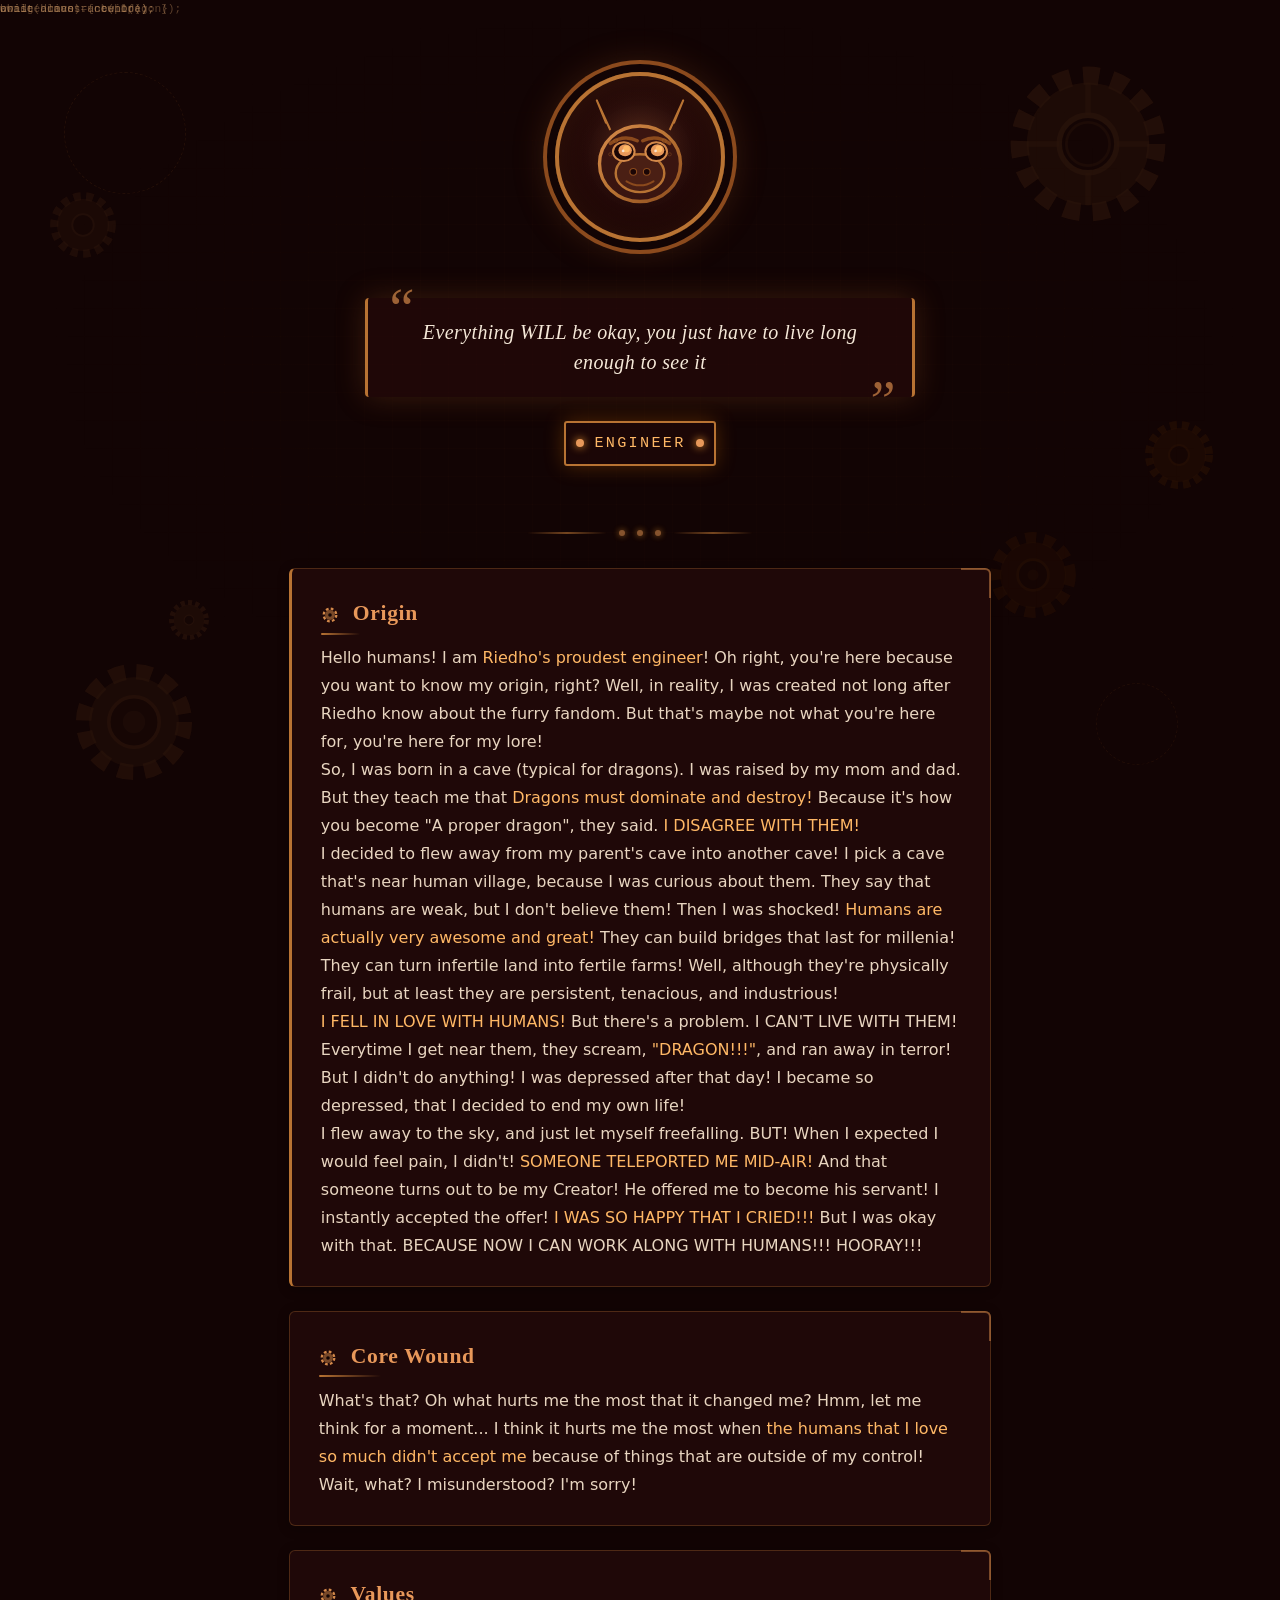
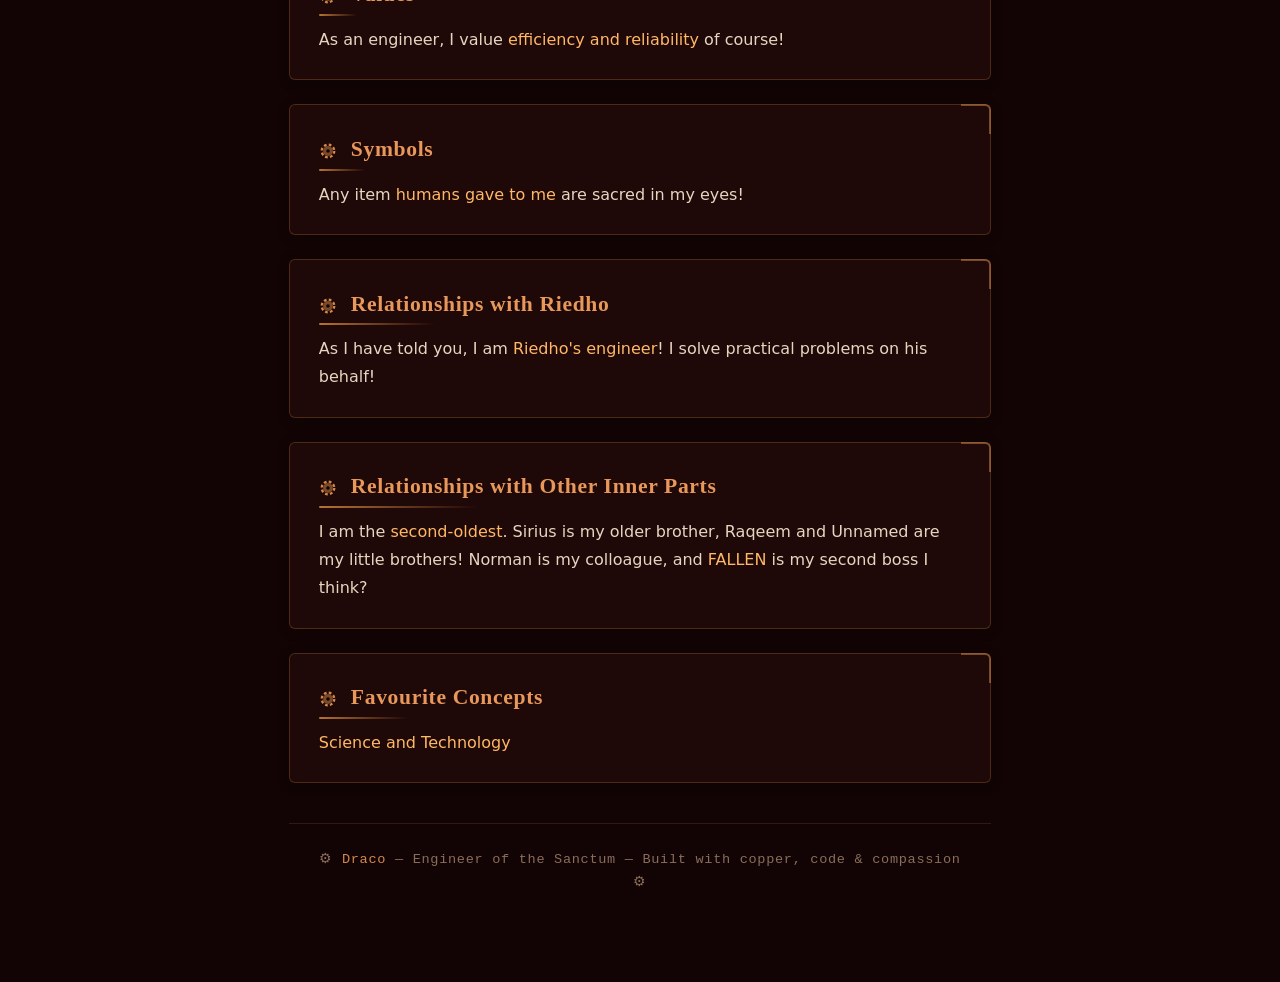
==== draco.html @ 6f685637 "Add files via upload" ====
<!DOCTYPE html>
<html lang="en">
<head>
    <meta charset="UTF-8">
    <meta name="viewport" content="width=device-width, initial-scale=1.0">
    <title>Draco — Engineer</title>
    <style>
        :root {
            --bg-deep: #120404;
            --bg-primary: #1a0505;
            --bg-secondary: #2d0a0a;
            --bg-card: #1f0808;
            --copper: #b87333;
            --copper-light: #d4894a;
            --copper-bright: #e8985a;
            --copper-dark: #8b4a1d;
            --copper-deep: #5c2d0e;
            --amber: #e07800;
            --amber-glow: #ffa333;
            --amber-soft: #ffb866;
            --text: #e8d5c0;
            --text-bright: #f5e8d8;
            --text-muted: #b8957a;
            --text-dim: #8a6d5a;
            --accent: #c47a3d;
            --accent-glow: rgba(228, 137, 74, 0.5);
            --card-border: rgba(184, 115, 51, 0.3);
            --card-border-hover: rgba(184, 115, 51, 0.6);
            --shadow-copper: 0 0 30px rgba(180, 100, 40, 0.25);
            --shadow-amber: 0 0 20px rgba(224, 120, 0, 0.3);
            --font-heading: 'Georgia', 'Times New Roman', serif;
            --font-body: 'Segoe UI', 'Inter', system-ui, -apple-system, sans-serif;
            --font-mono: 'SF Mono', 'Cascadia Code', 'Consolas', 'Monaco', monospace;
        }

        * {
            margin: 0;
            padding: 0;
            box-sizing: border-box;
        }

        html {
            scroll-behavior: smooth;
            font-size: 16px;
        }

        body {
            background: var(--bg-deep);
            color: var(--text);
            font-family: var(--font-body);
            line-height: 1.7;
            min-height: 100vh;
            position: relative;
            overflow-x: hidden;
            -webkit-font-smoothing: antialiased;
            -moz-osx-font-smoothing: grayscale;
        }

        /* ── Schematic Grid Overlay ── */
        .schematic-grid {
            position: fixed;
            inset: 0;
            pointer-events: none;
            z-index: 0;
            opacity: 0.5;
            background-image:
                linear-gradient(rgba(184, 115, 51, 0.04) 1px, transparent 1px),
                linear-gradient(90deg, rgba(184, 115, 51, 0.04) 1px, transparent 1px);
            background-size: 28px 28px;
            mask-image: radial-gradient(ellipse 70% 60% at 50% 40%, black 30%, transparent 70%);
            -webkit-mask-image: radial-gradient(ellipse 70% 60% at 50% 40%, black 30%, transparent 70%);
        }

        /* ── Schematic Accent Lines ── */
        .schematic-accents {
            position: fixed;
            inset: 0;
            pointer-events: none;
            z-index: 0;
            opacity: 0.35;
        }
        .schematic-accents::before {
            content: '';
            position: absolute;
            top: 8%;
            left: 5%;
            width: 120px;
            height: 120px;
            border: 1px solid rgba(184, 115, 51, 0.3);
            border-radius: 50%;
            border-style: dashed;
            border-width: 1px;
        }
        .schematic-accents::after {
            content: '';
            position: absolute;
            bottom: 15%;
            right: 8%;
            width: 80px;
            height: 80px;
            border: 1px solid rgba(184, 115, 51, 0.25);
            border-radius: 50%;
            border-style: dashed;
            border-width: 1px;
        }

        /* ── Code Fragments Canvas ── */
        #codeCanvas {
            position: fixed;
            inset: 0;
            z-index: 0;
            pointer-events: none;
            opacity: 0.55;
        }

        /* ── Gears Container ── */
        .gears-layer {
            position: fixed;
            inset: 0;
            pointer-events: none;
            z-index: 1;
            overflow: hidden;
        }
        .gear {
            position: absolute;
            opacity: 0.14;
            transition: opacity 0.8s ease;
        }
        .gear svg {
            width: 100%;
            height: 100%;
            display: block;
            color: var(--copper);
        }
        .gear.clockwise {
            animation: rotateCW 35s linear infinite;
        }
        .gear.counterclockwise {
            animation: rotateCCW 28s linear infinite;
        }
        .gear.slow {
            animation-duration: 55s;
        }
        .gear.medium {
            animation-duration: 22s;
        }
        .gear.fast {
            animation-duration: 14s;
        }
        .gear.amber-tint svg {
            color: var(--amber);
            opacity: 0.7;
        }
        .gear-1 {
            top: 6%;
            right: 8%;
            width: 180px;
            height: 180px;
        }
        .gear-2 {
            bottom: 12%;
            left: 5%;
            width: 140px;
            height: 140px;
        }
        .gear-3 {
            top: 45%;
            right: 4%;
            width: 100px;
            height: 100px;
        }
        .gear-4 {
            top: 20%;
            left: 3%;
            width: 90px;
            height: 90px;
        }
        .gear-5 {
            bottom: 30%;
            right: 15%;
            width: 110px;
            height: 110px;
        }
        .gear-6 {
            top: 65%;
            left: 12%;
            width: 70px;
            height: 70px;
        }

        @keyframes rotateCW {
            from {
                transform: rotate(0deg);
            }
            to {
                transform: rotate(360deg);
            }
        }
        @keyframes rotateCCW {
            from {
                transform: rotate(360deg);
            }
            to {
                transform: rotate(0deg);
            }
        }

        /* ── Main Content ── */
        .main-wrapper {
            position: relative;
            z-index: 10;
            max-width: 750px;
            margin: 0 auto;
            padding: 2rem 1.5rem 4rem;
        }

        /* ── Header ── */
        .header-section {
            text-align: center;
            padding: 2.5rem 1rem 2rem;
            position: relative;
        }

        /* ── Portrait Frame ── */
        .portrait-frame {
            display: inline-block;
            width: 170px;
            height: 170px;
            border-radius: 50%;
            position: relative;
            background: radial-gradient(circle at 50% 45%, #3a1510 0%, #1a0505 70%);
            border: 4px solid var(--copper);
            box-shadow:
                0 0 0 8px var(--bg-deep),
                0 0 0 12px var(--copper-dark),
                0 0 40px rgba(180, 100, 40, 0.4),
                inset 0 0 30px rgba(180, 100, 40, 0.15);
            margin-bottom: 1.8rem;
            overflow: hidden;
            animation: portraitGlow 4s ease-in-out infinite;
        }
        .portrait-frame svg {
            width: 100%;
            height: 100%;
            display: block;
            position: relative;
            z-index: 2;
        }
        /* Gear teeth around portrait */
        .portrait-frame::before {
            content: '';
            position: absolute;
            inset: -16px;
            border-radius: 50%;
            border: 6px dashed var(--copper-dark);
            opacity: 0.5;
            animation: rotateCW 40s linear infinite;
            z-index: 0;
            pointer-events: none;
        }
        .portrait-frame::after {
            content: '';
            position: absolute;
            inset: -24px;
            border-radius: 50%;
            border: 3px dotted var(--copper);
            opacity: 0.3;
            animation: rotateCCW 50s linear infinite;
            z-index: 0;
            pointer-events: none;
        }

        @keyframes portraitGlow {
            0%,
            100% {
                box-shadow: 0 0 0 8px var(--bg-deep), 0 0 0 12px var(--copper-dark), 0 0 40px rgba(180, 100, 40, 0.4), inset 0 0 30px rgba(180, 100, 40, 0.15);
            }
            50% {
                box-shadow: 0 0 0 8px var(--bg-deep), 0 0 0 12px var(--copper-dark), 0 0 55px rgba(220, 140, 60, 0.55), inset 0 0 40px rgba(200, 120, 50, 0.25);
            }
        }

        /* ── Quote ── */
        .quote-block {
            margin: 1.2rem auto 1.5rem;
            padding: 1.2rem 2rem;
            position: relative;
            font-family: var(--font-heading);
            font-style: italic;
            font-size: 1.25rem;
            color: var(--text-bright);
            line-height: 1.5;
            letter-spacing: 0.02em;
            max-width: 550px;
            background: rgba(45, 10, 10, 0.5);
            border-left: 3px solid var(--copper);
            border-right: 3px solid var(--copper);
            border-radius: 4px;
            box-shadow: var(--shadow-copper);
        }
        .quote-block::before {
            content: '\201C';
            position: absolute;
            top: -18px;
            left: 16px;
            font-size: 3.5rem;
            color: var(--copper-light);
            font-family: var(--font-heading);
            line-height: 1;
            opacity: 0.7;
        }
        .quote-block::after {
            content: '\201D';
            position: absolute;
            bottom: -32px;
            right: 16px;
            font-size: 3.5rem;
            color: var(--copper-light);
            font-family: var(--font-heading);
            line-height: 1;
            opacity: 0.7;
        }
        .quote-block p {
            margin: 0;
        }

        /* ── Title Badge ── */
        .title-badge {
            display: inline-block;
            font-family: var(--font-mono);
            font-size: 0.95rem;
            letter-spacing: 0.15em;
            text-transform: uppercase;
            color: var(--amber-soft);
            background: rgba(30, 8, 8, 0.8);
            border: 2px solid var(--copper);
            padding: 0.5rem 1.8rem;
            border-radius: 3px;
            position: relative;
            box-shadow: var(--shadow-amber);
            animation: badgePulse 3s ease-in-out infinite;
        }
        .title-badge::before,
        .title-badge::after {
            content: '';
            position: absolute;
            top: 50%;
            width: 8px;
            height: 8px;
            background: var(--copper-bright);
            border-radius: 50%;
            transform: translateY(-50%);
            box-shadow: 0 0 8px var(--amber-glow);
        }
        .title-badge::before {
            left: 10px;
        }
        .title-badge::after {
            right: 10px;
        }

        @keyframes badgePulse {
            0%,
            100% {
                box-shadow: 0 0 20px rgba(224, 120, 0, 0.3);
            }
            50% {
                box-shadow: 0 0 35px rgba(255, 163, 51, 0.5);
            }
        }

        /* ── Decorated Divider ── */
        .divider {
            display: flex;
            align-items: center;
            justify-content: center;
            gap: 12px;
            margin: 2rem 0;
            opacity: 0.6;
        }
        .divider .line {
            height: 2px;
            flex: 1;
            max-width: 80px;
            background: linear-gradient(90deg, transparent, var(--copper), transparent);
        }
        .divider .dot {
            width: 6px;
            height: 6px;
            background: var(--copper-light);
            border-radius: 50%;
            box-shadow: 0 0 6px var(--amber-glow);
            animation: dotBlink 2s ease-in-out infinite;
        }
        .divider .dot:nth-child(2) {
            animation-delay: 0.3s;
        }
        .divider .dot:nth-child(3) {
            animation-delay: 0.6s;
        }

        @keyframes dotBlink {
            0%,
            100% {
                opacity: 1;
                box-shadow: 0 0 6px var(--amber-glow);
            }
            50% {
                opacity: 0.35;
                box-shadow: 0 0 2px var(--amber-glow);
            }
        }

        /* ── Section Cards ── */
        .section-card {
            background: var(--bg-card);
            border: 1px solid var(--card-border);
            border-radius: 6px;
            padding: 1.6rem 1.8rem;
            margin-bottom: 1.5rem;
            position: relative;
            transition: all 0.35s ease;
            box-shadow: 0 2px 12px rgba(0, 0, 0, 0.3);
        }
        .section-card:hover {
            border-color: var(--card-border-hover);
            box-shadow: 0 4px 24px rgba(180, 100, 40, 0.2), 0 2px 12px rgba(0, 0, 0, 0.3);
            transform: translateY(-1px);
        }
        .section-card h2 {
            font-family: var(--font-heading);
            font-size: 1.35rem;
            color: var(--copper-bright);
            margin-bottom: 0.8rem;
            letter-spacing: 0.03em;
            position: relative;
            display: inline-block;
        }
        .section-card h2::after {
            content: '';
            position: absolute;
            bottom: -3px;
            left: 0;
            width: 40%;
            height: 2px;
            background: linear-gradient(90deg, var(--copper), transparent);
            border-radius: 1px;
        }
        .section-card p {
            color: var(--text);
            font-size: 1rem;
            line-height: 1.75;
        }
        .section-card .highlight {
            color: var(--amber-soft);
            font-weight: 500;
        }

        /* Accent corner for cards */
        .section-card::before {
            content: '';
            position: absolute;
            top: -1px;
            right: -1px;
            width: 28px;
            height: 28px;
            border-top: 2px solid var(--copper-light);
            border-right: 2px solid var(--copper-light);
            border-radius: 0 6px 0 4px;
            opacity: 0.5;
            pointer-events: none;
        }

        /* ── Origin special styling ── */
        .section-card.origin-card {
            border-left: 3px solid var(--copper);
        }

        /* ── Small gear icon next to headings ── */
        .heading-gear {
            display: inline-block;
            width: 18px;
            height: 18px;
            margin-right: 8px;
            vertical-align: middle;
            animation: rotateCW 12s linear infinite;
            color: var(--copper-light);
        }
        .heading-gear svg {
            width: 100%;
            height: 100%;
            display: block;
        }

        /* ── Footer ── */
        .footer-note {
            text-align: center;
            margin-top: 2.5rem;
            padding: 1.5rem;
            color: var(--text-dim);
            font-size: 0.85rem;
            font-family: var(--font-mono);
            letter-spacing: 0.05em;
            border-top: 1px solid rgba(184, 115, 51, 0.2);
        }
        .footer-note span {
            color: var(--copper-light);
        }

        /* ── Code fragment accent lines ── */
        .code-accent {
            position: absolute;
            font-family: var(--font-mono);
            font-size: 0.7rem;
            color: rgba(200, 150, 100, 0.4);
            pointer-events: none;
            white-space: nowrap;
            user-select: none;
            z-index: 0;
            animation: floatCode 8s ease-in-out infinite;
        }
        .code-accent:nth-child(1) {
            top: 8%;
            right: 12%;
            animation-delay: 0s;
        }
        .code-accent:nth-child(2) {
            top: 55%;
            left: 6%;
            animation-delay: 2.5s;
        }
        .code-accent:nth-child(3) {
            top: 75%;
            right: 20%;
            animation-delay: 5s;
        }
        .code-accent:nth-child(4) {
            top: 30%;
            left: 10%;
            animation-delay: 1.5s;
        }

        @keyframes floatCode {
            0%,
            100% {
                opacity: 0.25;
                transform: translateY(0);
            }
            50% {
                opacity: 0.55;
                transform: translateY(-8px);
            }
        }

        /* ── Responsive ── */
        @media (max-width: 768px) {
            .main-wrapper {
                padding: 1rem 1rem 3rem;
                max-width: 100%;
            }
            .portrait-frame {
                width: 130px;
                height: 130px;
                border-width: 3px;
                box-shadow: 0 0 0 5px var(--bg-deep), 0 0 0 8px var(--copper-dark), 0 0 25px rgba(180, 100, 40, 0.35), inset 0 0 20px rgba(180, 100, 40, 0.12);
            }
            .portrait-frame::before {
                inset: -12px;
                border-width: 4px;
            }
            .portrait-frame::after {
                inset: -18px;
                border-width: 2px;
            }
            .quote-block {
                font-size: 1.05rem;
                padding: 1rem 1.2rem;
                margin: 1rem 0.5rem;
            }
            .quote-block::before {
                font-size: 2.5rem;
                top: -12px;
                left: 8px;
            }
            .quote-block::after {
                font-size: 2.5rem;
                bottom: -24px;
                right: 8px;
            }
            .section-card {
                padding: 1.2rem 1rem;
                margin-bottom: 1rem;
            }
            .section-card h2 {
                font-size: 1.15rem;
            }
            .gear-1 {
                width: 100px;
                height: 100px;
                top: 4%;
                right: 2%;
            }
            .gear-2 {
                width: 80px;
                height: 80px;
                bottom: 8%;
                left: 1%;
            }
            .gear-3 {
                width: 55px;
                height: 55px;
                right: 1%;
            }
            .gear-4 {
                width: 50px;
                height: 50px;
                left: 1%;
            }
            .gear-5 {
                width: 60px;
                height: 60px;
                right: 8%;
            }
            .gear-6 {
                width: 40px;
                height: 40px;
                left: 6%;
            }
            .title-badge {
                font-size: 0.8rem;
                padding: 0.4rem 1.2rem;
            }
            .code-accent {
                font-size: 0.6rem;
            }
        }

        @media (max-width: 480px) {
            .portrait-frame {
                width: 100px;
                height: 100px;
                border-width: 2px;
            }
            .portrait-frame::before {
                inset: -8px;
                border-width: 3px;
            }
            .portrait-frame::after {
                inset: -13px;
                border-width: 1.5px;
            }
            .quote-block {
                font-size: 0.9rem;
                padding: 0.8rem 1rem;
                border-left-width: 2px;
                border-right-width: 2px;
            }
            .section-card {
                padding: 1rem 0.8rem;
            }
            .gears-layer .gear {
                opacity: 0.07;
            }
            .gear-1 {
                width: 60px;
                height: 60px;
            }
            .gear-2 {
                width: 50px;
                height: 50px;
            }
            .gear-3,
            .gear-4,
            .gear-5,
            .gear-6 {
                width: 35px;
                height: 35px;
            }
        }
    </style>
</head>
<body>

    <!-- Schematic Grid -->
    <div class="schematic-grid" aria-hidden="true"></div>
    <div class="schematic-accents" aria-hidden="true"></div>

    <!-- Floating Code Fragments Canvas -->
    <canvas id="codeCanvas" aria-hidden="true"></canvas>

    <!-- Decorative Gears -->
    <div class="gears-layer" aria-hidden="true">
        <div class="gear gear-1 clockwise slow">
            <svg viewBox="0 0 100 100" xmlns="http://www.w3.org/2000/svg">
                <circle cx="50" cy="50" r="38" stroke="currentColor" stroke-width="10" stroke-dasharray="9 7" fill="none" opacity="0.7"/>
                <circle cx="50" cy="50" r="34" fill="currentColor" opacity="0.5"/>
                <circle cx="50" cy="50" r="16" fill="var(--bg-deep)" stroke="currentColor" stroke-width="3" opacity="0.7"/>
                <circle cx="50" cy="50" r="12" fill="none" stroke="currentColor" stroke-width="1.5" opacity="0.4"/>
                <line x1="50" y1="16" x2="50" y2="34" stroke="currentColor" stroke-width="3" opacity="0.5"/>
                <line x1="50" y1="66" x2="50" y2="84" stroke="currentColor" stroke-width="3" opacity="0.5"/>
                <line x1="16" y1="50" x2="34" y2="50" stroke="currentColor" stroke-width="3" opacity="0.5"/>
                <line x1="66" y1="50" x2="84" y2="50" stroke="currentColor" stroke-width="3" opacity="0.5"/>
            </svg>
        </div>
        <div class="gear gear-2 counterclockwise medium">
            <svg viewBox="0 0 100 100" xmlns="http://www.w3.org/2000/svg">
                <circle cx="50" cy="50" r="36" stroke="currentColor" stroke-width="11" stroke-dasharray="11 8" fill="none" opacity="0.65"/>
                <circle cx="50" cy="50" r="32" fill="currentColor" opacity="0.45"/>
                <circle cx="50" cy="50" r="18" fill="var(--bg-deep)" stroke="currentColor" stroke-width="2.5" opacity="0.6"/>
                <circle cx="50" cy="50" r="8" fill="currentColor" opacity="0.35"/>
            </svg>
        </div>
        <div class="gear gear-3 clockwise fast amber-tint">
            <svg viewBox="0 0 100 100" xmlns="http://www.w3.org/2000/svg">
                <circle cx="50" cy="50" r="30" stroke="currentColor" stroke-width="8" stroke-dasharray="7 5" fill="none" opacity="0.7"/>
                <circle cx="50" cy="50" r="27" fill="currentColor" opacity="0.5"/>
                <circle cx="50" cy="50" r="10" fill="var(--bg-deep)" stroke="currentColor" stroke-width="2" opacity="0.6"/>
            </svg>
        </div>
        <div class="gear gear-4 counterclockwise medium">
            <svg viewBox="0 0 100 100" xmlns="http://www.w3.org/2000/svg">
                <circle cx="50" cy="50" r="32" stroke="currentColor" stroke-width="9" stroke-dasharray="8 6" fill="none" opacity="0.6"/>
                <circle cx="50" cy="50" r="29" fill="currentColor" opacity="0.4"/>
                <circle cx="50" cy="50" r="12" fill="var(--bg-deep)" stroke="currentColor" stroke-width="2" opacity="0.5"/>
            </svg>
        </div>
        <div class="gear gear-5 clockwise slow amber-tint">
            <svg viewBox="0 0 100 100" xmlns="http://www.w3.org/2000/svg">
                <circle cx="50" cy="50" r="34" stroke="currentColor" stroke-width="10" stroke-dasharray="10 7" fill="none" opacity="0.55"/>
                <circle cx="50" cy="50" r="30" fill="currentColor" opacity="0.4"/>
                <circle cx="50" cy="50" r="14" fill="var(--bg-deep)" stroke="currentColor" stroke-width="2.5" opacity="0.55"/>
                <circle cx="50" cy="50" r="5" fill="currentColor" opacity="0.3"/>
            </svg>
        </div>
        <div class="gear gear-6 counterclockwise fast">
            <svg viewBox="0 0 100 100" xmlns="http://www.w3.org/2000/svg">
                <circle cx="50" cy="50" r="25" stroke="currentColor" stroke-width="7" stroke-dasharray="6 4.5" fill="none" opacity="0.7"/>
                <circle cx="50" cy="50" r="22" fill="currentColor" opacity="0.5"/>
                <circle cx="50" cy="50" r="7" fill="var(--bg-deep)" stroke="currentColor" stroke-width="1.5" opacity="0.6"/>
            </svg>
        </div>
    </div>

    <!-- Floating Code Accents (CSS) -->
    <span class="code-accent" aria-hidden="true">const draco = new Dragon();</span>
    <span class="code-accent" aria-hidden="true">while(alive) { build(); }</span>
    <span class="code-accent" aria-hidden="true">await humans.accept();</span>
    <span class="code-accent" aria-hidden="true">bridge.construct(hope);</span>

    <!-- ─── Main Content ─── -->
    <div class="main-wrapper">

        <!-- Header Section -->
        <header class="header-section">
            <!-- Portrait -->
            <div class="portrait-frame" title="Draco's Portrait">
                <svg viewBox="0 0 120 120" xmlns="http://www.w3.org/2000/svg">
                    <!-- Background glow -->
                    <defs>
                        <radialGradient id="faceGlow" cx="50%" cy="45%" r="50%">
                            <stop offset="0%" stop-color="#d4894a" stop-opacity="0.3"/>
                            <stop offset="100%" stop-color="#1a0505" stop-opacity="0"/>
                        </radialGradient>
                        <linearGradient id="copperGrad" x1="0%" y1="0%" x2="100%" y2="100%">
                            <stop offset="0%" stop-color="#d4894a"/>
                            <stop offset="50%" stop-color="#b87333"/>
                            <stop offset="100%" stop-color="#8b4a1d"/>
                        </linearGradient>
                        <linearGradient id="hornGrad" x1="0%" y1="100%" x2="0%" y2="0%">
                            <stop offset="0%" stop-color="#8b4a1d"/>
                            <stop offset="100%" stop-color="#e8985a"/>
                        </linearGradient>
                    </defs>
                    <circle cx="60" cy="58" r="48" fill="url(#faceGlow)"/>
                    <!-- Head shape -->
                    <ellipse cx="60" cy="65" rx="30" ry="28" fill="#3a1510" stroke="url(#copperGrad)" stroke-width="2.5"/>
                    <!-- Snout -->
                    <ellipse cx="60" cy="72" rx="18" ry="14" fill="#4a1f14" stroke="#b87333" stroke-width="1.8"/>
                    <!-- Nostrils -->
                    <circle cx="55" cy="71" r="2.5" fill="#1a0505" stroke="#8b4a1d" stroke-width="0.8"/>
                    <circle cx="65" cy="71" r="2.5" fill="#1a0505" stroke="#8b4a1d" stroke-width="0.8"/>
                    <!-- Eyes -->
                    <ellipse cx="48" cy="56" rx="8" ry="7" fill="#1a0505" stroke="#d4894a" stroke-width="1.5"/>
                    <ellipse cx="72" cy="56" rx="8" ry="7" fill="#1a0505" stroke="#d4894a" stroke-width="1.5"/>
                    <ellipse cx="49" cy="55" rx="5" ry="4.5" fill="#e8985a"/>
                    <ellipse cx="73" cy="55" rx="5" ry="4.5" fill="#e8985a"/>
                    <circle cx="50" cy="54" r="2.5" fill="#ffb866"/>
                    <circle cx="74" cy="54" r="2.5" fill="#ffb866"/>
                    <circle cx="47.5" cy="55.5" r="1" fill="#fff" opacity="0.7"/>
                    <circle cx="71.5" cy="55.5" r="1" fill="#fff" opacity="0.7"/>
                    <!-- Brow ridges -->
                    <path d="M38 50 Q48 43 58 48" fill="none" stroke="#8b4a1d" stroke-width="2.5" stroke-linecap="round"/>
                    <path d="M62 48 Q72 43 82 50" fill="none" stroke="#8b4a1d" stroke-width="2.5" stroke-linecap="round"/>
                    <!-- Horns -->
                    <path d="M38 40 L28 18 L35 35" fill="url(#hornGrad)" stroke="#b87333" stroke-width="1.5" stroke-linejoin="round"/>
                    <path d="M82 40 L92 18 L85 35" fill="url(#hornGrad)" stroke="#b87333" stroke-width="1.5" stroke-linejoin="round"/>
                    <!-- Mouth - gentle smile -->
                    <path d="M50 78 Q60 84 70 78" fill="none" stroke="#8b4a1d" stroke-width="1.5" stroke-linecap="round"/>
                    <!-- Scale suggestions -->
                    <circle cx="42" cy="48" r="1.5" fill="none" stroke="#b87333" stroke-width="0.5" opacity="0.5"/>
                    <circle cx="78" cy="48" r="1.5" fill="none" stroke="#b87333" stroke-width="0.5" opacity="0.5"/>
                    <circle cx="38" cy="58" r="1.2" fill="none" stroke="#b87333" stroke-width="0.5" opacity="0.4"/>
                    <circle cx="82" cy="58" r="1.2" fill="none" stroke="#b87333" stroke-width="0.5" opacity="0.4"/>
                </svg>
            </div>

            <!-- Quote -->
            <div class="quote-block">
                <p>Everything WILL be okay, you just have to live long enough to see it</p>
            </div>

            <!-- Title -->
            <div class="title-badge">Engineer</div>
        </header>

        <!-- Divider -->
        <div class="divider" aria-hidden="true">
            <span class="line"></span><span class="dot"></span><span class="dot"></span><span class="dot"></span><span class="line"></span>
        </div>

        <!-- Body Section -->
        <main>
            <!-- Origin -->
            <article class="section-card origin-card">
                <h2>
                    <span class="heading-gear">
                        <svg viewBox="0 0 20 20" xmlns="http://www.w3.org/2000/svg"><circle cx="10" cy="10" r="7" stroke="currentColor" stroke-width="2.5" stroke-dasharray="3 2.5" fill="none"/><circle cx="10" cy="10" r="5.5" fill="currentColor" opacity="0.5"/><circle cx="10" cy="10" r="2" fill="var(--bg-deep)"/></svg>
                    </span>
                    Origin
                </h2>
                <p>Hello humans! I am <span class="highlight">Riedho's proudest engineer</span>! Oh right, you're here because you want to know my origin, right? Well, in reality, I was created not long after Riedho know about the furry fandom. But that's maybe not what you're here for, you're here for my lore!</p>
                <p>So, I was born in a cave (typical for dragons). I was raised by my mom and dad. But they teach me that <span class="highlight">Dragons must dominate and destroy!</span> Because it's how you become "A proper dragon", they said. <span class="highlight">I DISAGREE WITH THEM!</span></p>
                <p>I decided to flew away from my parent's cave into another cave! I pick a cave that's near human village, because I was curious about them. They say that humans are weak, but I don't believe them! Then I was shocked! <span class="highlight">Humans are actually very awesome and great!</span> They can build bridges that last for millenia! They can turn infertile land into fertile farms! Well, although they're physically frail, but at least they are persistent, tenacious, and industrious!</p>
                <p><span class="highlight">I FELL IN LOVE WITH HUMANS!</span> But there's a problem. I CAN'T LIVE WITH THEM! Everytime I get near them, they scream, <span class="highlight">"DRAGON!!!"</span>, and ran away in terror! But I didn't do anything! I was depressed after that day! I became so depressed, that I decided to end my own life!</p>
                <p>I flew away to the sky, and just let myself freefalling. BUT! When I expected I would feel pain, I didn't! <span class="highlight">SOMEONE TELEPORTED ME MID-AIR!</span> And that someone turns out to be my Creator! He offered me to become his servant! I instantly accepted the offer! <span class="highlight">I WAS SO HAPPY THAT I CRIED!!!</span> But I was okay with that. BECAUSE NOW I CAN WORK ALONG WITH HUMANS!!! HOORAY!!!</p>
            </article>

            <!-- Core wound -->
            <article class="section-card">
                <h2>
                    <span class="heading-gear">
                        <svg viewBox="0 0 20 20" xmlns="http://www.w3.org/2000/svg"><circle cx="10" cy="10" r="7" stroke="currentColor" stroke-width="2.5" stroke-dasharray="3 2.5" fill="none"/><circle cx="10" cy="10" r="5.5" fill="currentColor" opacity="0.5"/><circle cx="10" cy="10" r="2" fill="var(--bg-deep)"/></svg>
                    </span>
                    Core Wound
                </h2>
                <p>What's that? Oh what hurts me the most that it changed me? Hmm, let me think for a moment... I think it hurts me the most when <span class="highlight">the humans that I love so much didn't accept me</span> because of things that are outside of my control! Wait, what? I misunderstood? I'm sorry!</p>
            </article>

            <!-- Values -->
            <article class="section-card">
                <h2>
                    <span class="heading-gear">
                        <svg viewBox="0 0 20 20" xmlns="http://www.w3.org/2000/svg"><circle cx="10" cy="10" r="7" stroke="currentColor" stroke-width="2.5" stroke-dasharray="3 2.5" fill="none"/><circle cx="10" cy="10" r="5.5" fill="currentColor" opacity="0.5"/><circle cx="10" cy="10" r="2" fill="var(--bg-deep)"/></svg>
                    </span>
                    Values
                </h2>
                <p>As an engineer, I value <span class="highlight">efficiency and reliability</span> of course!</p>
            </article>

            <!-- Symbols -->
            <article class="section-card">
                <h2>
                    <span class="heading-gear">
                        <svg viewBox="0 0 20 20" xmlns="http://www.w3.org/2000/svg"><circle cx="10" cy="10" r="7" stroke="currentColor" stroke-width="2.5" stroke-dasharray="3 2.5" fill="none"/><circle cx="10" cy="10" r="5.5" fill="currentColor" opacity="0.5"/><circle cx="10" cy="10" r="2" fill="var(--bg-deep)"/></svg>
                    </span>
                    Symbols
                </h2>
                <p>Any item <span class="highlight">humans gave to me</span> are sacred in my eyes!</p>
            </article>

            <!-- Relationships with Riedho -->
            <article class="section-card">
                <h2>
                    <span class="heading-gear">
                        <svg viewBox="0 0 20 20" xmlns="http://www.w3.org/2000/svg"><circle cx="10" cy="10" r="7" stroke="currentColor" stroke-width="2.5" stroke-dasharray="3 2.5" fill="none"/><circle cx="10" cy="10" r="5.5" fill="currentColor" opacity="0.5"/><circle cx="10" cy="10" r="2" fill="var(--bg-deep)"/></svg>
                    </span>
                    Relationships with Riedho
                </h2>
                <p>As I have told you, I am <span class="highlight">Riedho's engineer</span>! I solve practical problems on his behalf!</p>
            </article>

            <!-- Relationships with other inner parts -->
            <article class="section-card">
                <h2>
                    <span class="heading-gear">
                        <svg viewBox="0 0 20 20" xmlns="http://www.w3.org/2000/svg"><circle cx="10" cy="10" r="7" stroke="currentColor" stroke-width="2.5" stroke-dasharray="3 2.5" fill="none"/><circle cx="10" cy="10" r="5.5" fill="currentColor" opacity="0.5"/><circle cx="10" cy="10" r="2" fill="var(--bg-deep)"/></svg>
                    </span>
                    Relationships with Other Inner Parts
                </h2>
                <p>I am the <span class="highlight">second-oldest</span>. Sirius is my older brother, Raqeem and Unnamed are my little brothers! Norman is my colloague, and <span class="highlight">FALLEN</span> is my second boss I think?</p>
            </article>

            <!-- Favourite Concepts -->
            <article class="section-card">
                <h2>
                    <span class="heading-gear">
                        <svg viewBox="0 0 20 20" xmlns="http://www.w3.org/2000/svg"><circle cx="10" cy="10" r="7" stroke="currentColor" stroke-width="2.5" stroke-dasharray="3 2.5" fill="none"/><circle cx="10" cy="10" r="5.5" fill="currentColor" opacity="0.5"/><circle cx="10" cy="10" r="2" fill="var(--bg-deep)"/></svg>
                    </span>
                    Favourite Concepts
                </h2>
                <p><span class="highlight">Science and Technology</span></p>
            </article>
        </main>

        <!-- Footer -->
        <footer class="footer-note">
            <p>&#x2699; <span>Draco</span> &mdash; Engineer of the Sanctum &mdash; Built with copper, code &amp; compassion &#x2699;</p>
        </footer>
    </div>

    <script>
        (function() {
            const canvas = document.getElementById('codeCanvas');
            if (!canvas) return;
            const ctx = canvas.getContext('2d');
            if (!ctx) return;

            let width, height;
            const particles = [];
            const maxParticles = 18;

            const codeFragments = [
                'fn engineer() {',
                'const draco = new Dragon();',
                'while(alive) { build(); }',
                'await humans.accept();',
                'bridge.construct(hope);',
                'import { trust } from "heart";',
                'gears.rotate(Infinity);',
                '// TODO: fix everything',
                'class Draco extends Dragon {',
                'return new Dawn();',
                'forge.copper.alloy(hope);',
                'schematics.draw("future");',
                'fn befriend(humans) -> bool',
                'tolerance.compile()?',
                'reliability >= 0.999;',
                'const cave = new Home();',
                'love.overflow = true;',
                'yield* persistence;',
                'async fn learn() -> Wisdom',
                'blueprint.validate(dreams);',
            ];

            function resize() {
                // Keep the canvas buffer exactly matching the viewport
				width = canvas.width = window.innerWidth;
                height = canvas.height = window.innerHeight;
            }

            function createParticle() {
                return {
                    x: Math.random() * width,
                    y: Math.random() * height,
                    text: codeFragments[Math.floor(Math.random() * codeFragments.length)],
                    fontSize: 10 + Math.random() * 7,
                    opacity: 0.08 + Math.random() * 0.25,
                    speed: 0.15 + Math.random() * 0.5,
                    drift: (Math.random() - 0.5) * 0.3,
                    life: 0,
                    maxLife: 400 + Math.random() * 600,
                };
            }

            function initParticles() {
                particles.length = 0;
                for (let i = 0; i < maxParticles; i++) {
                    particles.push(createParticle());
                }
            }

            function updateParticles() {
                for (let i = particles.length - 1; i >= 0; i--) {
                    const p = particles[i];
                    p.y -= p.speed;
                    p.x += p.drift;
                    p.life++;
					// Recycle particle when it leaves the top or expires
                    if (p.life > p.maxLife || p.y < -20) {
                        const fresh = createParticle();
                        fresh.y = height + 15;               // re‑enter from bottom
                        fresh.life = 0;
                        particles[i] = fresh;
                    }
                }
                while (particles.length < maxParticles) {
                    const fresh = createParticle();
                    fresh.y = Math.random() * height;
                    particles.push(fresh);
                }
            }

            function drawParticles() {
                ctx.clearRect(0, 0, width, height);
                for (const p of particles) {
                    const lifeRatio = 1 - Math.abs((p.life / p.maxLife) * 2 - 1); // Fade in and out
                    const alpha = p.opacity * lifeRatio;
                    ctx.fillStyle = `rgba(200,155,110,${alpha})`;
                    ctx.font = `${p.fontSize}px 'SF Mono', 'Cascadia Code', 'Consolas', 'Monaco', monospace`;
                    ctx.fillText(p.text, p.x, p.y);
                }
            }

            function animate() {
                updateParticles();
                drawParticles();
                requestAnimationFrame(animate);
            }

            // Handle window resize
            window.addEventListener('resize', () => {
                resize();
                initParticles();   // re‑scatter particles immediately
            });

            // Initialize
            resize();
            initParticles();
            animate();
        })();
    </script>
</body>
</html>
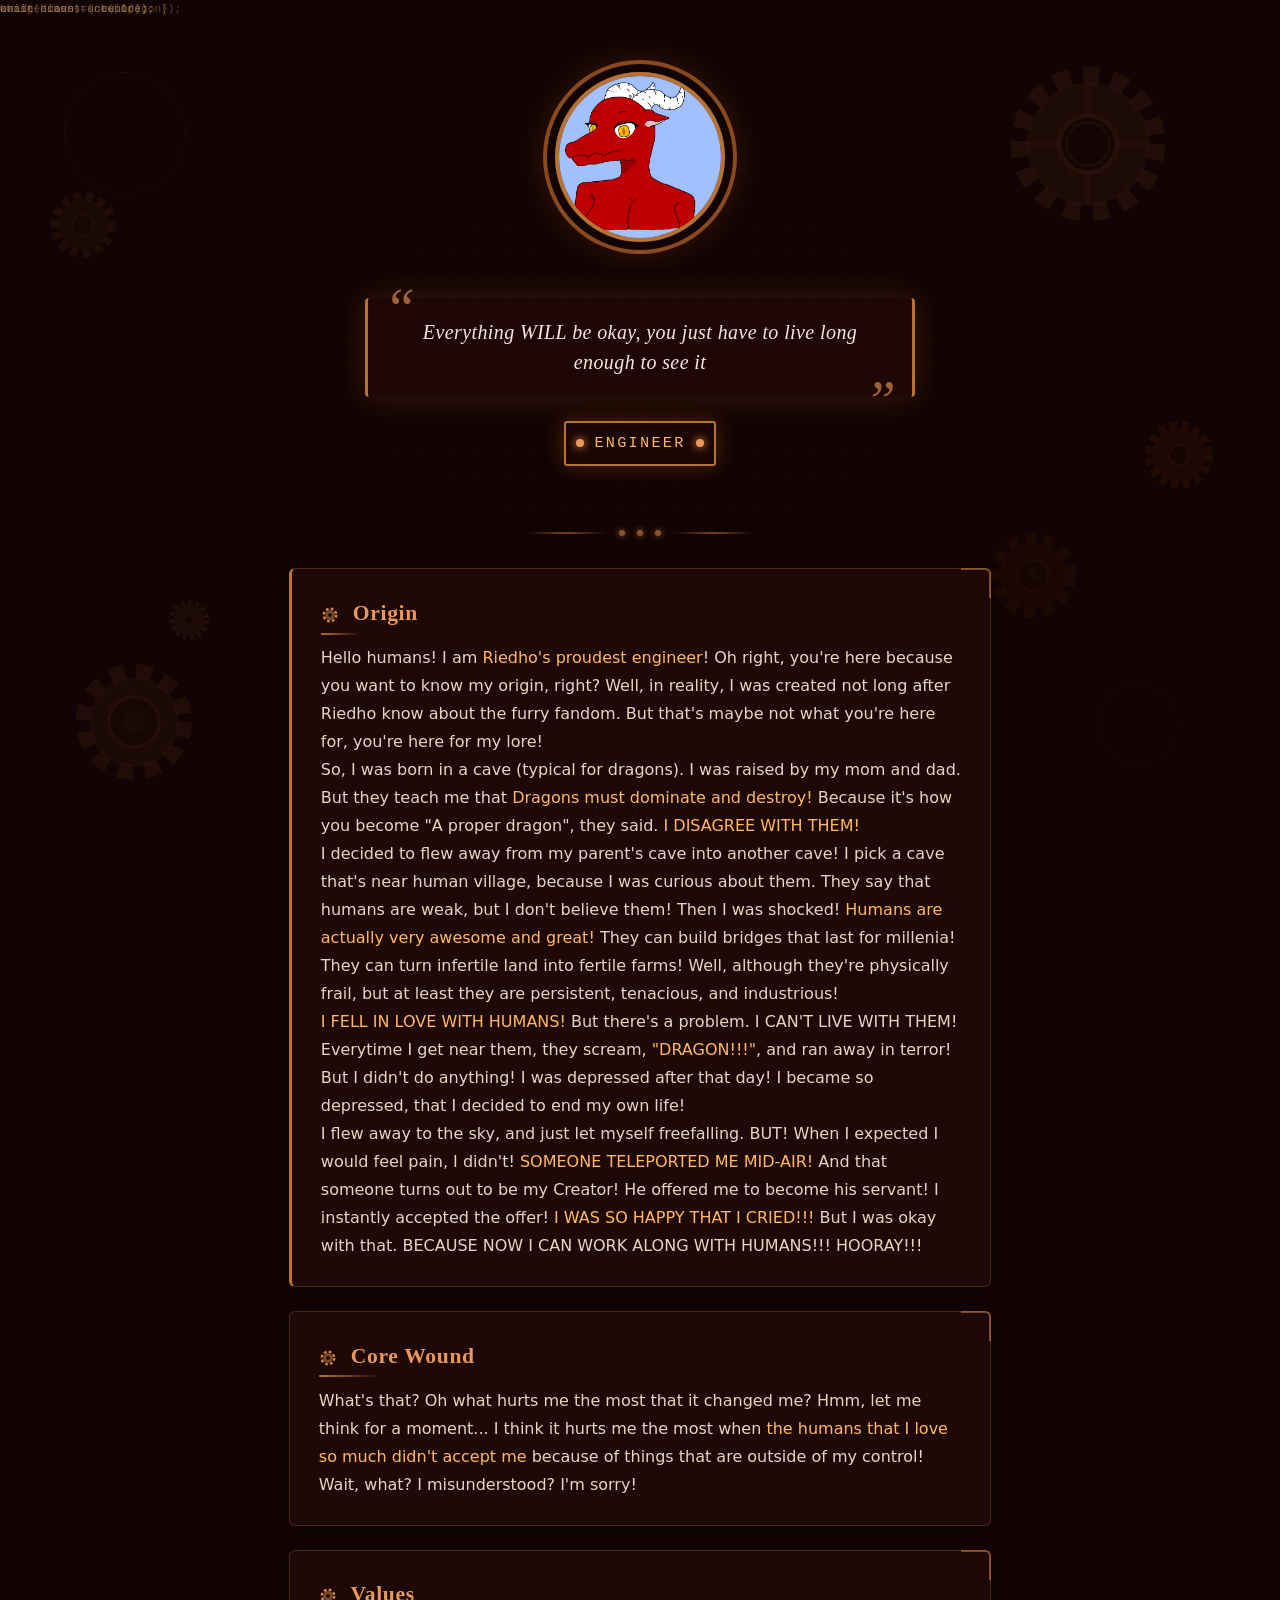
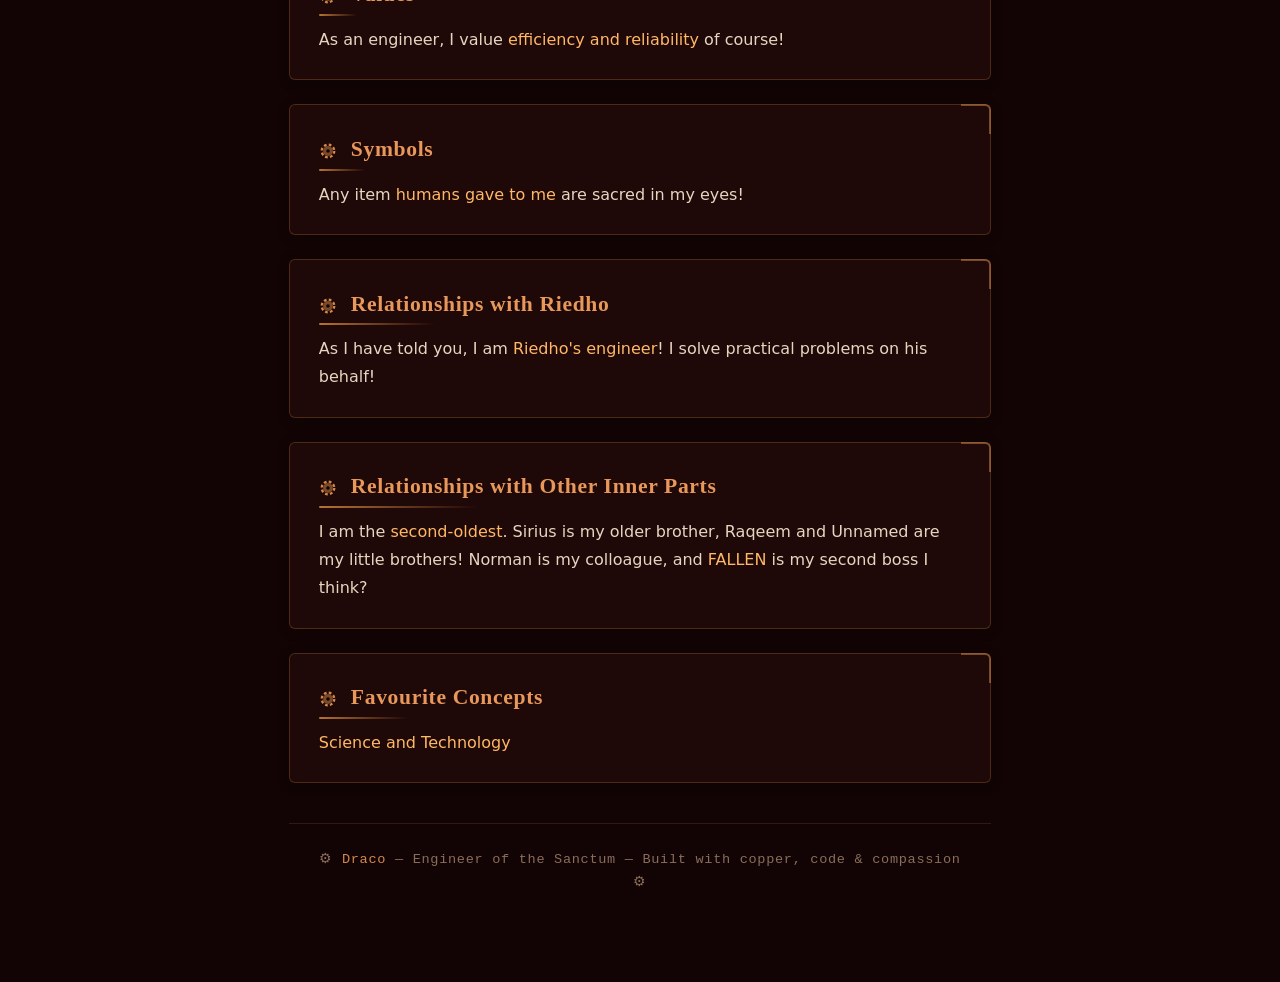
==== commit 6742ae75: "Added photo" ====
--- a/draco.html
+++ b/draco.html
@@ -754,54 +754,7 @@
         <header class="header-section">
             <!-- Portrait -->
             <div class="portrait-frame" title="Draco's Portrait">
-                <svg viewBox="0 0 120 120" xmlns="http://www.w3.org/2000/svg">
-                    <!-- Background glow -->
-                    <defs>
-                        <radialGradient id="faceGlow" cx="50%" cy="45%" r="50%">
-                            <stop offset="0%" stop-color="#d4894a" stop-opacity="0.3"/>
-                            <stop offset="100%" stop-color="#1a0505" stop-opacity="0"/>
-                        </radialGradient>
-                        <linearGradient id="copperGrad" x1="0%" y1="0%" x2="100%" y2="100%">
-                            <stop offset="0%" stop-color="#d4894a"/>
-                            <stop offset="50%" stop-color="#b87333"/>
-                            <stop offset="100%" stop-color="#8b4a1d"/>
-                        </linearGradient>
-                        <linearGradient id="hornGrad" x1="0%" y1="100%" x2="0%" y2="0%">
-                            <stop offset="0%" stop-color="#8b4a1d"/>
-                            <stop offset="100%" stop-color="#e8985a"/>
-                        </linearGradient>
-                    </defs>
-                    <circle cx="60" cy="58" r="48" fill="url(#faceGlow)"/>
-                    <!-- Head shape -->
-                    <ellipse cx="60" cy="65" rx="30" ry="28" fill="#3a1510" stroke="url(#copperGrad)" stroke-width="2.5"/>
-                    <!-- Snout -->
-                    <ellipse cx="60" cy="72" rx="18" ry="14" fill="#4a1f14" stroke="#b87333" stroke-width="1.8"/>
-                    <!-- Nostrils -->
-                    <circle cx="55" cy="71" r="2.5" fill="#1a0505" stroke="#8b4a1d" stroke-width="0.8"/>
-                    <circle cx="65" cy="71" r="2.5" fill="#1a0505" stroke="#8b4a1d" stroke-width="0.8"/>
-                    <!-- Eyes -->
-                    <ellipse cx="48" cy="56" rx="8" ry="7" fill="#1a0505" stroke="#d4894a" stroke-width="1.5"/>
-                    <ellipse cx="72" cy="56" rx="8" ry="7" fill="#1a0505" stroke="#d4894a" stroke-width="1.5"/>
-                    <ellipse cx="49" cy="55" rx="5" ry="4.5" fill="#e8985a"/>
-                    <ellipse cx="73" cy="55" rx="5" ry="4.5" fill="#e8985a"/>
-                    <circle cx="50" cy="54" r="2.5" fill="#ffb866"/>
-                    <circle cx="74" cy="54" r="2.5" fill="#ffb866"/>
-                    <circle cx="47.5" cy="55.5" r="1" fill="#fff" opacity="0.7"/>
-                    <circle cx="71.5" cy="55.5" r="1" fill="#fff" opacity="0.7"/>
-                    <!-- Brow ridges -->
-                    <path d="M38 50 Q48 43 58 48" fill="none" stroke="#8b4a1d" stroke-width="2.5" stroke-linecap="round"/>
-                    <path d="M62 48 Q72 43 82 50" fill="none" stroke="#8b4a1d" stroke-width="2.5" stroke-linecap="round"/>
-                    <!-- Horns -->
-                    <path d="M38 40 L28 18 L35 35" fill="url(#hornGrad)" stroke="#b87333" stroke-width="1.5" stroke-linejoin="round"/>
-                    <path d="M82 40 L92 18 L85 35" fill="url(#hornGrad)" stroke="#b87333" stroke-width="1.5" stroke-linejoin="round"/>
-                    <!-- Mouth - gentle smile -->
-                    <path d="M50 78 Q60 84 70 78" fill="none" stroke="#8b4a1d" stroke-width="1.5" stroke-linecap="round"/>
-                    <!-- Scale suggestions -->
-                    <circle cx="42" cy="48" r="1.5" fill="none" stroke="#b87333" stroke-width="0.5" opacity="0.5"/>
-                    <circle cx="78" cy="48" r="1.5" fill="none" stroke="#b87333" stroke-width="0.5" opacity="0.5"/>
-                    <circle cx="38" cy="58" r="1.2" fill="none" stroke="#b87333" stroke-width="0.5" opacity="0.4"/>
-                    <circle cx="82" cy="58" r="1.2" fill="none" stroke="#b87333" stroke-width="0.5" opacity="0.4"/>
-                </svg>
+                <img src="images/draco.png" alt="Draco's Portrait" style="width:100%; height:100%; object-fit:cover; display:block;">
             </div>
 
             <!-- Quote -->
@@ -1020,4 +973,4 @@
         })();
     </script>
 </body>
-</html>+</html>
